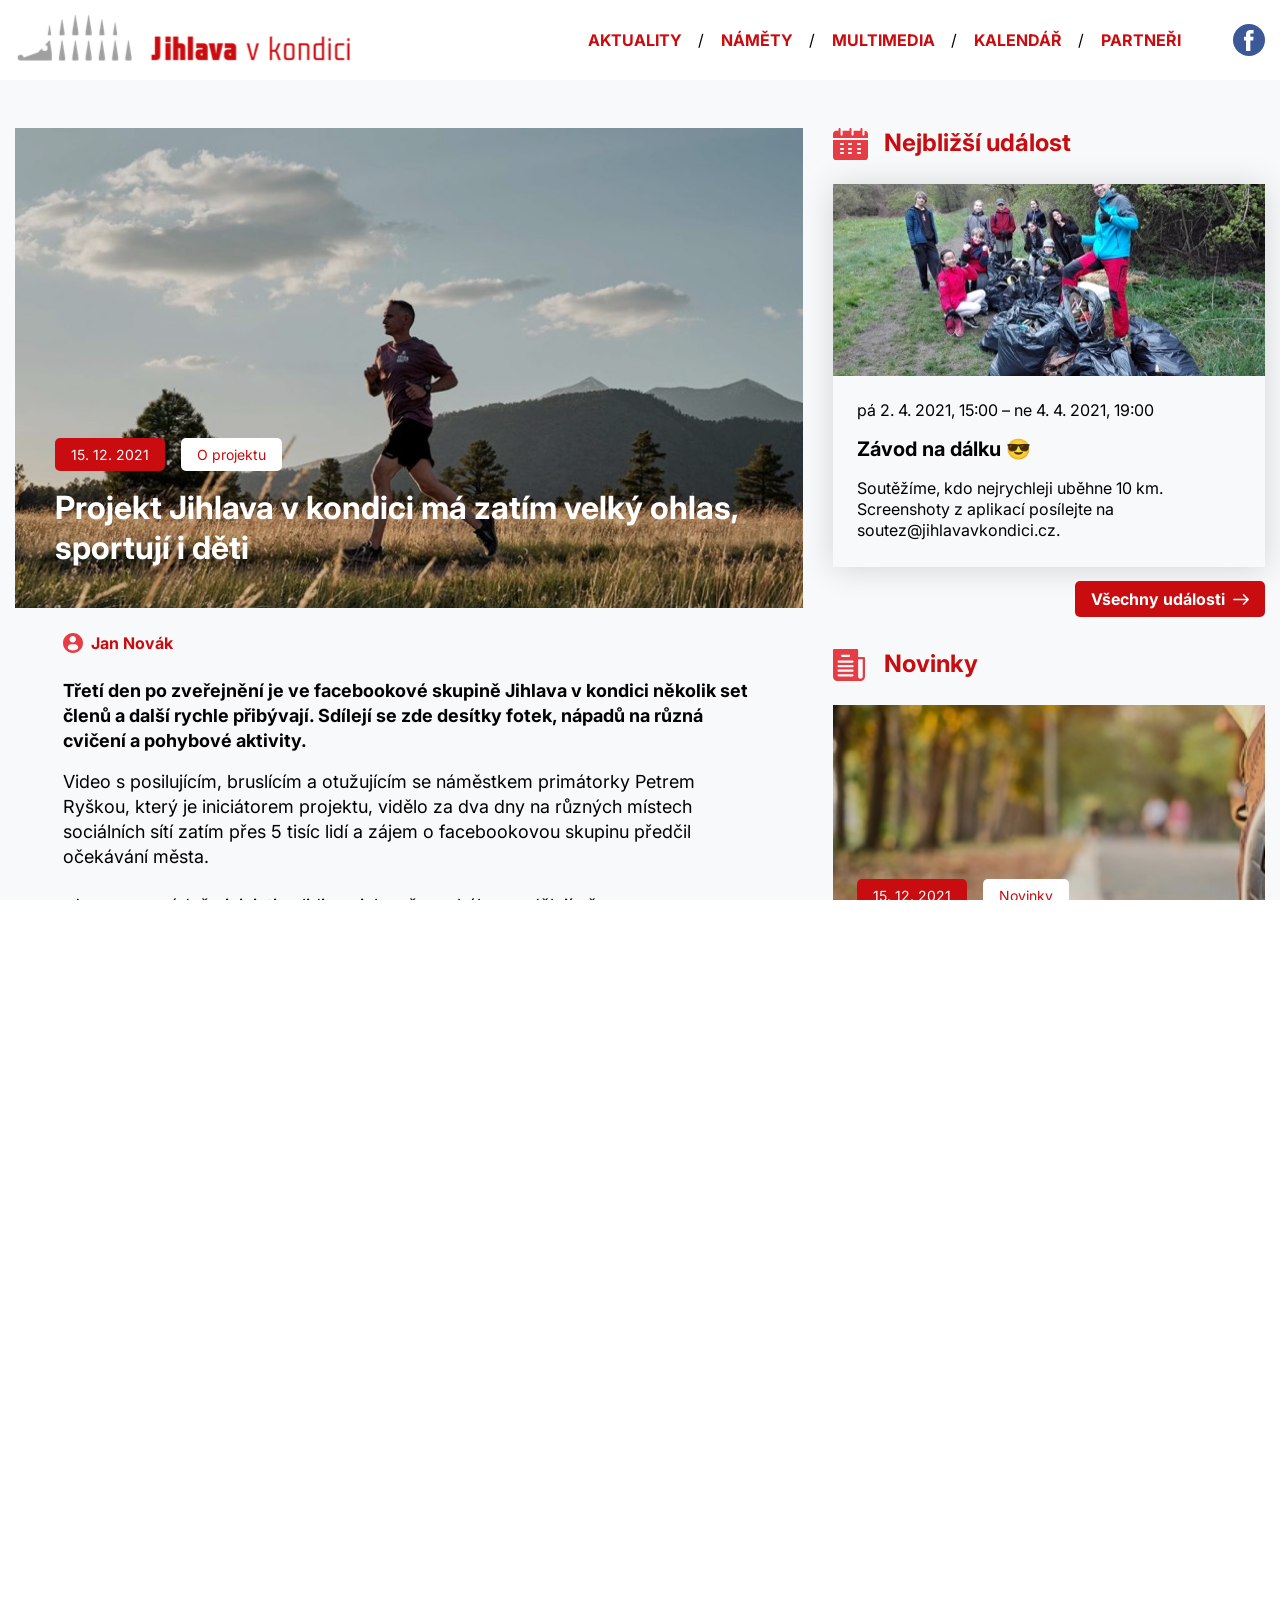
==== app/article.html @ b178761f "add first commit" ====
<!DOCTYPE html>
<html lang="en">
  <head>
    <meta charset="UTF-8" />
    <meta name="viewport" content="width=device-width, initial-scale=1.0" />
    <meta http-equiv="X-UA-Compatible" content="ie=edge" />
    <title>Jihlava v kondici</title>
    <link rel="preconnect" href="https://fonts.gstatic.com" />
    <link
      href="https://fonts.googleapis.com/css2?family=Inter:wght@400;700&display=swap"
      rel="stylesheet"
    />
    <link rel="stylesheet" href="css/libs.min.css" />
    <link rel="stylesheet" href="css/style.min.css" />
  </head>

  <body>
    <header class="header">
      <div class="container">
        <div class="header__inner">
          <div class="header__logo">
            <a href="index.html">
              <img src="images/logo.png" alt="" />
            </a>
          </div>
          <div class="header__menu">
            <nav class="navbar">
              <ul class="navbar__menu">
                <li class="navbar__list">
                  <a class="navbar__link" href="#">Aktuality</a>
                </li>
                <li class="navbar__list">
                  <a class="navbar__link" href="#">Náměty</a>
                </li>
                <li class="navbar__list">
                  <a class="navbar__link" href="#">Multimedia</a>
                </li>
                <li class="navbar__list">
                  <a class="navbar__link" href="#">Kalendář</a>
                </li>
                <li class="navbar__list">
                  <a class="navbar__link" href="#">Partneři</a>
                </li>
              </ul>
            </nav>
            <a class="social__link" href="#">
              <img src="images/svg/facebook.svg" alt="" />
            </a>
          </div>
        </div>
      </div>
    </header>

    <main class="main">
      <div class="container">
        <div class="main__inner">
          <div class="main__content">
            <div class="article">
              <a class="top__item" href="#">
                <div class="top__wrapper" style="background-image: url('images/content/1.jpg')">
                  <div class="top__content">
                    <div class="tags">
                      <span class="date">15. 12. 2021</span>
                      <span class="tag">O projektu</span>
                    </div>
                    <h1>Projekt Jihlava v kondici má zatím velký ohlas, sportují i děti</h1>
                  </div>
                </div>
              </a>
              <div class="article__content">
                <h6>Jan Novák</h6>
                <h5>
                  Třetí den po zveřejnění je ve facebookové skupině Jihlava v kondici několik set
                  členů a další rychle přibývají. Sdílejí se zde desítky fotek, nápadů na různá
                  cvičení a pohybové aktivity.
                </h5>
                <p>
                  Video s posilujícím, bruslícím a otužujícím se náměstkem primátorky Petrem Ryškou,
                  který je iniciátorem projektu, vidělo za dva dny na různých místech sociálních
                  sítí zatím přes 5 tisíc lidí a zájem o facebookovou skupinu předčil očekávání
                  města.
                </p>
                <p>
                  „Jsem moc rád, že iniciativa lidi zaujala a že se hýbou a dělají něco pro svou
                  kondici. Zatím hlavně běhají na lyžích, bruslí, otužují se, ale přibývají i další
                  nápady. Mám také radost z toho, že už se o naší iniciativě ví i za hranicemi
                  Jihlavy. Kontaktoval mne např. MUDr. Větvička, lékař Českého olympijského výboru s
                  tím, že se mu projekt velmi líbí a že ho podporuje,“ má radost iniciátor projektu
                  Petr Ryška a slibuje, že každý týden osobně vylosuje z aktivních sportovců ve
                  facebookové skupině „Jihlava v kondici“ deset vítězů různých odměn. V prvním týdnu
                  jsou ve hře osušky, které věnoval jihlavský plavecký klub Axis.
                </p>
                <p>
                  Projekt podle Ryšky podporují také olympijští vítězové David Svoboda nebo Martin
                  Doktor, jejich videa se v nejbližších dnech také objeví na sociálních sítích a
                  webu města Jihlavy.
                </p>
                <p>
                  „Jsem moc rád, že iniciativa lidi zaujala a že se hýbou a dělají něco pro svou
                  kondici. Zatím hlavně běhají na lyžích, bruslí, otužují se, ale přibývají i další
                  nápady. Mám také radost z toho, že už se o naší iniciativě ví i za hranicemi
                  Jihlavy. Kontaktoval mne např. MUDr. Větvička, lékař Českého olympijského výboru s
                  tím, že se mu projekt velmi líbí a že ho podporuje,“ má radost iniciátor projektu
                  Petr Ryška a slibuje, že každý týden osobně vylosuje z aktivních sportovců ve
                  facebookové skupině „Jihlava v kondici“ deset vítězů různých odměn. V prvním týdnu
                  jsou ve hře osušky, které věnoval jihlavský plavecký klub Axis.
                </p>
                <p>
                  Projekt podle Ryšky podporují také olympijští vítězové David Svoboda nebo Martin
                  Doktor, jejich videa se v nejbližších dnech také objeví na sociálních sítích a
                  webu města Jihlavy.
                </p>
              </div>
            </div>
          </div>
          <aside class="aside">
            <div class="news">
              <div class="news__top">
                <h2>Nejbližší událost</h2>
              </div>

              <div class="news__item">
                <a class="news__img" href="#">
                  <img src="images/content/4.jpg" alt="" />
                </a>
                <div class="news__content">
                  <p>pá 2. 4. 2021, 15:00 – ne 4. 4. 2021, 19:00</p>
                  <h3>Závod na dálku 😎</h3>
                  <p>
                    Soutěžíme, kdo nejrychleji uběhne 10 km. Screenshoty z aplikací posílejte na
                    soutez@jihlavavkondici.cz.
                  </p>
                </div>
              </div>
              <a class="link" href="#">Všechny události</a>
            </div>
            <div class="clanky">
              <h2>Novinky</h2>
              <a class="top__item" href="#">
                <div class="top__wrapper" style="background-image: url('images/content/2.jpg')">
                  <div class="top__content">
                    <div class="tags">
                      <span class="date">15. 12. 2021</span>
                      <span class="tag">Novinky</span>
                    </div>
                    <h3>Projekt Jihlava v kondici má zatím velký ohlas, sportují i děti</h3>
                  </div>
                </div>
              </a>

              <a class="top__item" href="#">
                <div class="top__wrapper" style="background-image: url('images/content/3.jpg')">
                  <div class="top__content">
                    <div class="tags">
                      <span class="date">15. 12. 2021</span>
                      <span class="tag">Novinky</span>
                    </div>
                    <h3>Projekt Jihlava v kondici má zatím velký ohlas, sportují i děti</h3>
                  </div>
                </div>
              </a>
            </div>
          </aside>
        </div>
      </div>
      <section class="sport-links">
        <div class="container">
          <div class="sport-links__inner">
            <a class="sport-links__item" href="#">
              <div class="sport-links__content">
                <svg xmlns="http://www.w3.org/2000/svg" width="56" height="64" viewBox="0 0 56 64">
                  <defs>
                    <filter id="oj4ojdsvva">
                      <feColorMatrix
                        in="SourceGraphic"
                        values="0 0 0 0 0.788235 0 0 0 0 0.047059 0 0 0 0 0.058824 0 0 0 1.000000 0"
                      />
                    </filter>
                  </defs>
                  <g fill="none" fill-rule="evenodd">
                    <g>
                      <g>
                        <g
                          fill="#000"
                          fill-rule="nonzero"
                          filter="url(#oj4ojdsvva)"
                          transform="translate(-345 -1363) translate(280 1329) translate(65 34)"
                        >
                          <path
                            d="M27.5 0C16.323 0 7 9.03 7 20.558c0 4.386 1.314 8.297 3.836 11.961l15.095 23.62c.732 1.149 2.407 1.147 3.138 0l15.16-23.7C46.697 28.94 48 24.832 48 20.558 48 9.222 38.804 0 27.5 0zm0 30c-5.238 0-9.5-4.262-9.5-9.5s4.262-9.5 9.5-9.5 9.5 4.262 9.5 9.5-4.262 9.5-9.5 9.5z"
                          />
                          <path
                            d="M42.593 43l-9.4 14.822c-2.433 3.826-7.967 3.814-10.388.004L13.39 43.004C5.106 44.936 0 48.474 0 52.704 0 60.04 14.427 64 28 64s28-3.959 28-11.297c0-4.232-5.114-7.772-13.407-9.703z"
                          />
                        </g>
                      </g>
                    </g>
                  </g>
                </svg>
                <h2>Sportovní zařízení v Jihlavě</h2>
              </div>
            </a>
            <a class="sport-links__item" href="#">
              <div class="sport-links__content">
                <svg xmlns="http://www.w3.org/2000/svg" width="71" height="64" viewBox="0 0 71 64">
                  <defs>
                    <filter id="1g99dlsaja">
                      <feColorMatrix
                        in="SourceGraphic"
                        values="0 0 0 0 0.788235 0 0 0 0 0.047059 0 0 0 0 0.058824 0 0 0 1.000000 0"
                      />
                    </filter>
                  </defs>
                  <g fill="none" fill-rule="evenodd">
                    <g>
                      <g>
                        <g>
                          <g
                            filter="url(#1g99dlsaja)"
                            transform="translate(-817 -1363) translate(280 1329) translate(464) translate(73 34)"
                          >
                            <g fill="#000" fill-rule="nonzero">
                              <path
                                d="M16.654 6.194H6.194c-1.142 0-2.065.923-2.065 2.064s.923 2.065 2.065 2.065h10.46c1.14 0 2.064-.924 2.064-2.065s-.923-2.064-2.064-2.064zM16.654 22.71H6.194c-1.142 0-2.065.923-2.065 2.064s.923 2.065 2.065 2.065h10.46c1.14 0 2.064-.924 2.064-2.065 0-1.14-.923-2.064-2.064-2.064zM12.525 14.452H2.065C.923 14.452 0 15.375 0 16.516s.923 2.065 2.065 2.065h10.46c1.14 0 2.064-.924 2.064-2.065s-.923-2.064-2.064-2.064zM66.34 24.774H53.815v-8.258c0-3.626-4.436-5.535-7.05-2.918L30.251 30.113c-1.613 1.613-1.613 4.226 0 5.839l9.467 9.467-11.532 11.533c-1.613 1.613-1.613 4.225 0 5.838 1.613 1.613 4.226 1.613 5.839 0L48.476 48.34c1.613-1.613 1.613-4.226 0-5.839l-9.467-9.468 6.548-6.548v2.42c0 2.28 1.849 4.128 4.129 4.128H66.34c2.28 0 4.129-1.849 4.129-4.129 0-2.28-1.849-4.129-4.13-4.129zM38.557 3.79c-1.641-1.09-3.819-.874-5.21.517L21.992 15.66c-1.613 1.613-1.613 4.226 0 5.84 1.613 1.612 4.226 1.612 5.84-.001l8.96-8.962 3.02 2.175 4.033-4.034c.675-.674 1.47-1.198 2.341-1.607l-7.63-5.282z"
                              />
                              <path
                                d="M27.331 38.871c-1.046-1.046-1.744-2.334-2.113-3.726L3.412 56.952c-1.613 1.613-1.613 4.225 0 5.838 1.613 1.613 4.226 1.613 5.839 0l21-21-2.92-2.919z"
                              />
                              <circle cx="55.88" cy="6.194" r="6.194" />
                            </g>
                          </g>
                        </g>
                      </g>
                    </g>
                  </g>
                </svg>
                <h2>Sportovní vyžití pro veřejnost</h2>
              </div>
            </a>
            <a class="sport-links__item" href="#">
              <div class="sport-links__content">
                <svg xmlns="http://www.w3.org/2000/svg" width="53" height="64" viewBox="0 0 53 64">
                  <defs>
                    <filter id="gfwhjjwvga">
                      <feColorMatrix
                        in="SourceGraphic"
                        values="0 0 0 0 0.788235 0 0 0 0 0.047059 0 0 0 0 0.058824 0 0 0 1.000000 0"
                      />
                    </filter>
                  </defs>
                  <g fill="none" fill-rule="evenodd">
                    <g>
                      <g>
                        <g>
                          <g
                            filter="url(#gfwhjjwvga)"
                            transform="translate(-1270 -1363) translate(280 1329) translate(928) translate(62 34)"
                          >
                            <path
                              fill="#000"
                              fill-rule="nonzero"
                              d="M52.855 10C41.937 10 33.572 6.88 26.499 0 19.426 6.88 11.062 10 .145 10c0 17.914-3.706 43.579 26.354 54C56.56 53.578 52.855 27.914 52.855 10z"
                            />
                          </g>
                        </g>
                      </g>
                    </g>
                  </g>
                </svg>
                <h2>Sportovní subjekty v Jihlavě</h2>
              </div>
            </a>
          </div>
        </div>
      </section>
    </main>

    <div class="partners">
      <div class="container">
        <div class="partners__inner">
          <a class="partners__item" href="#">
            <img src="https://via.placeholder.com/316x137" alt="" />
          </a>
          <a class="partners__item" href="#">
            <img src="https://via.placeholder.com/316x137" alt="" />
          </a>
          <a class="partners__item" href="#">
            <img src="https://via.placeholder.com/316x137" alt="" />
          </a>
          <a class="partners__item" href="#">
            <img src="https://via.placeholder.com/316x137" alt="" />
          </a>
        </div>
      </div>
    </div>
    <footer class="footer">
      <div class="container">
        <p class="footer__copy">Copyright 2021 Jihlava v kondici & eSports.cz, s.r.o.</p>
      </div>
    </footer>
    <script src="https://ajax.googleapis.com/ajax/libs/jquery/3.4.1/jquery.min.js"></script>
    <script src="js/libs.min.js"></script>
    <script src="js/main.js"></script>
  </body>
</html>
---- app/css/libs.min.css ----
/*! normalize.css v8.0.1 | MIT License | github.com/necolas/normalize.css */.mfp-image-holder .mfp-content,img.mfp-img,legend{max-width:100%}progress,sub,sup{vertical-align:baseline}.mfp-arrow:after,.mfp-arrow:before,.mfp-container:before,.mfp-figure:after,.slick-track:after,.slick-track:before{content:''}.slick-loading .slick-slide,.slick-loading .slick-track{visibility:hidden}.mfp-arrow,.slick-slider{-webkit-tap-highlight-color:transparent}html{line-height:1.15;-webkit-text-size-adjust:100%}body{margin:0}details,main{display:block}h1{font-size:2em;margin:.67em 0}hr{box-sizing:content-box;height:0;overflow:visible}code,kbd,pre,samp{font-family:monospace,monospace;font-size:1em}a{background-color:transparent}abbr[title]{border-bottom:none;text-decoration:underline;text-decoration:underline dotted}b,strong{font-weight:bolder}small{font-size:80%}sub,sup{font-size:75%;line-height:0;position:relative}sub{bottom:-.25em}sup{top:-.5em}img{border-style:none}button,input,optgroup,select,textarea{font-family:inherit;font-size:100%;line-height:1.15;margin:0}button,input{overflow:visible}button,select{text-transform:none}[type=button],[type=reset],[type=submit],button{-webkit-appearance:button}[type=button]::-moz-focus-inner,[type=reset]::-moz-focus-inner,[type=submit]::-moz-focus-inner,button::-moz-focus-inner{border-style:none;padding:0}[type=button]:-moz-focusring,[type=reset]:-moz-focusring,[type=submit]:-moz-focusring,button:-moz-focusring{outline:ButtonText dotted 1px}fieldset{padding:.35em .75em .625em}legend{box-sizing:border-box;color:inherit;display:table;padding:0;white-space:normal}textarea{overflow:auto}[type=checkbox],[type=radio]{box-sizing:border-box;padding:0}[type=number]::-webkit-inner-spin-button,[type=number]::-webkit-outer-spin-button{height:auto}[type=search]{-webkit-appearance:textfield;outline-offset:-2px}[type=search]::-webkit-search-decoration{-webkit-appearance:none}::-webkit-file-upload-button{-webkit-appearance:button;font:inherit}summary{display:list-item}[hidden],template{display:none}.slick-list,.slick-slider,.slick-track{display:block;position:relative}.slick-slider{box-sizing:border-box;-webkit-user-select:none;-moz-user-select:none;-ms-user-select:none;user-select:none;-webkit-touch-callout:none;-khtml-user-select:none;-ms-touch-action:pan-y;touch-action:pan-y}.slick-list{overflow:hidden;margin:0;padding:0}.slick-list:focus{outline:0}.slick-list.dragging{cursor:pointer;cursor:hand}.slick-slider .slick-list,.slick-slider .slick-track{-webkit-transform:translate3d(0,0,0);-moz-transform:translate3d(0,0,0);-ms-transform:translate3d(0,0,0);-o-transform:translate3d(0,0,0);transform:translate3d(0,0,0)}.slick-track{top:0;left:0;margin-left:auto;margin-right:auto}.slick-track:after,.slick-track:before{display:table}.slick-track:after{clear:both}.slick-slide{display:none;float:left;height:100%;min-height:1px}[dir=rtl] .slick-slide{float:right}.slick-slide img{display:block}.slick-slide.slick-loading img{display:none}.slick-slide.dragging img{pointer-events:none}.slick-initialized .slick-slide{display:block}.slick-vertical .slick-slide{display:block;height:auto;border:1px solid transparent}.slick-arrow.slick-hidden{display:none}.jq-checkbox,.jq-radio{position:relative;display:inline-block;overflow:hidden;-webkit-user-select:none;-moz-user-select:none;-ms-user-select:none;user-select:none}.jq-checkbox input,.jq-radio input{position:absolute;z-index:-1;margin:0;padding:0;opacity:0}.jq-file{position:relative;display:inline-block;overflow:hidden}.jq-file input{position:absolute;top:0;right:0;height:auto;margin:0;padding:0;opacity:0;font-size:100px;line-height:1em}.jq-file__name{overflow:hidden;white-space:nowrap;text-overflow:ellipsis}.jq-select-multiple,.jq-selectbox{position:relative;display:inline-block}.jq-select-multiple select,.jq-selectbox select{position:absolute;top:0;left:0;width:100%;height:100%;margin:0;padding:0;opacity:0}.jq-select-multiple li,.jq-selectbox li{-webkit-user-select:none;-moz-user-select:none;-ms-user-select:none;user-select:none;white-space:nowrap}.jq-selectbox{z-index:10}.jq-selectbox__select{position:relative}.jq-selectbox__select-text{overflow:hidden;-webkit-user-select:none;-moz-user-select:none;-ms-user-select:none;user-select:none;white-space:nowrap;text-overflow:ellipsis}.jq-selectbox__dropdown{position:absolute}.jq-selectbox__search input{-webkit-appearance:textfield}.jq-selectbox__search input::-webkit-search-cancel-button,.jq-selectbox__search input::-webkit-search-decoration{-webkit-appearance:none}.jq-selectbox__dropdown ul{position:relative;overflow:auto;overflow-x:hidden;list-style:none;-webkit-overflow-scrolling:touch}.jq-select-multiple ul{position:relative;overflow-x:hidden;-webkit-overflow-scrolling:touch}.mfp-bg,.mfp-wrap{position:fixed;height:100%;top:0;width:100%;left:0}.jq-number{display:inline-block}.jq-number__field input{-moz-appearance:textfield;text-align:left}.jq-number__field input::-webkit-inner-spin-button,.jq-number__field input::-webkit-outer-spin-button{margin:0;-webkit-appearance:none}.mfp-bg{z-index:1042;overflow:hidden;background:#0b0b0b;opacity:.8}.mfp-wrap{z-index:1043;outline:0!important;-webkit-backface-visibility:hidden}.mfp-container{text-align:center;position:absolute;width:100%;height:100%;left:0;top:0;padding:0 8px;box-sizing:border-box}.mfp-container:before{display:inline-block;height:100%;vertical-align:middle}.mfp-align-top .mfp-container:before{display:none}.mfp-content{position:relative;display:inline-block;vertical-align:middle;margin:0 auto;text-align:left;z-index:1045}.mfp-ajax-holder .mfp-content,.mfp-inline-holder .mfp-content{width:100%;cursor:auto}.mfp-ajax-cur{cursor:progress}.mfp-zoom-out-cur,.mfp-zoom-out-cur .mfp-image-holder .mfp-close{cursor:-moz-zoom-out;cursor:-webkit-zoom-out;cursor:zoom-out}.mfp-zoom{cursor:pointer;cursor:-webkit-zoom-in;cursor:-moz-zoom-in;cursor:zoom-in}.mfp-auto-cursor .mfp-content{cursor:auto}.mfp-arrow,.mfp-close,.mfp-counter,.mfp-preloader{-webkit-user-select:none;-moz-user-select:none;user-select:none}.mfp-loading.mfp-figure{display:none}.mfp-hide{display:none!important}.mfp-preloader{color:#CCC;position:absolute;top:50%;width:auto;text-align:center;margin-top:-.8em;left:8px;right:8px;z-index:1044}.mfp-preloader a{color:#CCC}.mfp-preloader a:hover{color:#FFF}.mfp-s-error .mfp-content,.mfp-s-ready .mfp-preloader{display:none}button.mfp-arrow,button.mfp-close{overflow:visible;cursor:pointer;background:0 0;border:0;-webkit-appearance:none;display:block;outline:0;padding:0;z-index:1046;box-shadow:none;touch-action:manipulation}.mfp-figure:after,.mfp-iframe-scaler iframe{box-shadow:0 0 8px rgba(0,0,0,.6);position:absolute}button::-moz-focus-inner{padding:0;border:0}.mfp-close{width:44px;height:44px;line-height:44px;position:absolute;right:0;top:0;text-decoration:none;text-align:center;opacity:.65;padding:0 0 18px 10px;color:#FFF;font-style:normal;font-size:28px;font-family:Arial,Baskerville,monospace}.mfp-close:focus,.mfp-close:hover{opacity:1}.mfp-close:active{top:1px}.mfp-close-btn-in .mfp-close{color:#333}.mfp-iframe-holder .mfp-close,.mfp-image-holder .mfp-close{color:#FFF;right:-6px;text-align:right;padding-right:6px;width:100%}.mfp-counter{position:absolute;top:0;right:0;color:#CCC;font-size:12px;line-height:18px;white-space:nowrap}.mfp-arrow{position:absolute;opacity:.65;margin:-55px 0 0;top:50%;padding:0;width:90px;height:110px}.mfp-arrow:active{margin-top:-54px}.mfp-arrow:focus,.mfp-arrow:hover{opacity:1}.mfp-arrow:after,.mfp-arrow:before{display:block;width:0;height:0;position:absolute;left:0;top:0;margin-top:35px;margin-left:35px;border:inset transparent}.mfp-arrow:after{border-top-width:13px;border-bottom-width:13px;top:8px}.mfp-arrow:before{border-top-width:21px;border-bottom-width:21px;opacity:.7}.mfp-arrow-left{left:0}.mfp-arrow-left:after{border-right:17px solid #FFF;margin-left:31px}.mfp-arrow-left:before{margin-left:25px;border-right:27px solid #3F3F3F}.mfp-arrow-right{right:0}.mfp-arrow-right:after{border-left:17px solid #FFF;margin-left:39px}.mfp-arrow-right:before{border-left:27px solid #3F3F3F}.mfp-iframe-holder{padding-top:40px;padding-bottom:40px}.mfp-iframe-holder .mfp-content{line-height:0;width:100%;max-width:900px}.mfp-iframe-holder .mfp-close{top:-40px}.mfp-iframe-scaler{width:100%;height:0;overflow:hidden;padding-top:56.25%}.mfp-iframe-scaler iframe{display:block;top:0;left:0;width:100%;height:100%;background:#000}.mfp-figure:after,img.mfp-img{width:auto;height:auto;display:block}img.mfp-img{line-height:0;box-sizing:border-box;padding:40px 0;margin:0 auto}.mfp-figure{line-height:0}.mfp-figure:after{left:0;top:40px;bottom:40px;right:0;z-index:-1;background:#444}.mfp-figure small{color:#BDBDBD;display:block;font-size:12px;line-height:14px}.mfp-figure figure{margin:0}.mfp-bottom-bar{margin-top:-36px;position:absolute;top:100%;left:0;width:100%;cursor:auto}.mfp-title{text-align:left;line-height:18px;color:#F3F3F3;word-wrap:break-word;padding-right:36px}.mfp-gallery .mfp-image-holder .mfp-figure{cursor:pointer}@media screen and (max-width:800px) and (orientation:landscape),screen and (max-height:300px){.mfp-img-mobile .mfp-image-holder{padding-left:0;padding-right:0}.mfp-img-mobile img.mfp-img{padding:0}.mfp-img-mobile .mfp-figure:after{top:0;bottom:0}.mfp-img-mobile .mfp-figure small{display:inline;margin-left:5px}.mfp-img-mobile .mfp-bottom-bar{background:rgba(0,0,0,.6);bottom:0;margin:0;top:auto;padding:3px 5px;position:fixed;box-sizing:border-box}.mfp-img-mobile .mfp-bottom-bar:empty{padding:0}.mfp-img-mobile .mfp-counter{right:5px;top:3px}.mfp-img-mobile .mfp-close{top:0;right:0;width:35px;height:35px;line-height:35px;background:rgba(0,0,0,.6);position:fixed;text-align:center;padding:0}}@media all and (max-width:900px){.mfp-arrow{-webkit-transform:scale(.75);transform:scale(.75)}.mfp-arrow-left{-webkit-transform-origin:0;transform-origin:0}.mfp-arrow-right{-webkit-transform-origin:100%;transform-origin:100%}.mfp-container{padding-left:6px;padding-right:6px}}
---- app/css/style.min.css ----
html{-webkit-box-sizing:border-box;box-sizing:border-box}*,*::after,*::before{-webkit-box-sizing:inherit;box-sizing:inherit}html,body{height:100%;position:relative;overflow-x:hidden}a{display:inline-block;text-decoration:none}img{width:100%;height:100%;display:block}ul,li{margin:0;padding:0;list-style:none}h1,h2,h3,h4,h5,h6,p{padding:0;margin:0}h1,h2,h3,h4,h5,h6{font-weight:700}h1{color:#c90c0f;font-size:2rem;line-height:1.25}h2{color:#c90c0f;line-height:1.25;font-size:1.5rem}h3{font-size:1.25em;line-height:1.25}h5{font-size:1.125rem;line-height:1.39;margin-bottom:16px}h6{font-size:1rem;color:#c90c0f}p{line-height:1.3125;font-size:1rem;margin-bottom:16px}button{outline:none;border:none;cursor:pointer}body{font-family:'Inter', sans-serif;font-weight:400;color:#000;font-size:1rem;line-height:1.3}.container{padding:0 15px;margin:0 auto;max-width:1390px;width:100%}.tags{margin-bottom:23px}.tags span+span{margin-left:12px}.tags span{font-size:0.875rem;padding:8px 16px;border-radius:5px}.date{color:#fff;background-color:#c90c0f}.tag{color:#c90c0f;background-color:#fff}.link{color:#fff;background-color:#c90c0f;font-size:1rem;line-height:1.25;padding:8px 40px 8px 16px;border-radius:5px;position:relative;font-weight:700;width:-webkit-fit-content;width:-moz-fit-content;width:fit-content;display:-webkit-box;display:-ms-flexbox;display:flex;margin:0 auto}.link::before{content:'';position:absolute;background-image:url("../images/svg/arrow-right.svg");right:16px;top:13px;width:16px;height:11px}main{background-color:#f8f9fa;padding:48px 0}.main .sport-links{margin-bottom:0}.main__inner{display:-webkit-box;display:-ms-flexbox;display:flex;margin-bottom:30px}.main__content{margin-right:30px;width:100%}.aside{max-width:432px;width:100%}.aside .clanky .top__item{height:288px;margin-bottom:13px}.aside .clanky .top__item h3{color:#fff}.aside .clanky .top__content{left:24px;bottom:24px}.aside .clanky .top__content .tags{margin-bottom:13px}.aside .clanky h2{position:relative;padding-left:51px;margin-bottom:26px}.aside .clanky h2::before{content:'';position:absolute;background-image:url("../images/svg/clanek.svg");left:0;width:32px;height:32px}.aside .news{margin-bottom:32px}.aside .news .news__top{margin-bottom:26px}.aside .news .news__content{padding:24px 24px 10px 24px}.aside .news .news__item{margin-left:0;margin-bottom:14px}.aside .news .link{margin:0 0 0 auto}.header{background:rgba(255,255,255,0.15)}.header__inner{display:-webkit-box;display:-ms-flexbox;display:flex;-webkit-box-pack:justify;-ms-flex-pack:justify;justify-content:space-between;height:80px;-webkit-box-align:center;-ms-flex-align:center;align-items:center}.header__logo a{width:338px;height:50px}.header__menu{display:-webkit-box;display:-ms-flexbox;display:flex;-webkit-box-align:center;-ms-flex-align:center;align-items:center}.social__link{margin-left:52px;width:32px;height:32px}.navbar__link{font-size:1rem;text-transform:uppercase;color:#c90c0f;font-weight:700}.navbar__link:hover{text-decoration:underline}.navbar__list{display:inline-block}.navbar__list+.navbar__list{position:relative;margin-left:12px;padding-left:23px}.navbar__list+.navbar__list::before{content:'/';position:absolute;left:0;color:#000}.top{background:rgba(214,64,69,0.9);padding:48px 0}.top__inner{display:grid;grid-template-columns:1fr 1fr;grid-template-rows:auto;grid-gap:32px;margin-left:0;grid-template-areas:'top__item--1 top__item--2' 'top__item--1 top__item--3'}.top__item{height:244px;width:100%}.top__item:hover .top__content h1,.top__item:hover .top__content h2,.top__item:hover .top__content h3{text-decoration:underline}.top__wrapper{height:100%;width:100%;background-size:cover;background-repeat:no-repeat;position:relative}.top__wrapper::before{content:'';position:absolute;left:0;top:0;width:100%;height:100%;background:rgba(0,0,0,0.15)}.top__content{position:absolute;left:40px;bottom:40px}.top__content h1,.top__content h2{color:#fff;padding-right:40px}.top__item--1{grid-area:top__item--1;height:520px;width:780px}.top__item--2{grid-area:top__item--2}.top__item--3{grid-area:top__item--3}.news{margin-bottom:16px}.news h2{padding-left:51px;position:relative}.news h2::before{content:'';position:absolute;left:0;width:35px;height:32px;background-image:url("../images/svg/kalend.svg");background-size:cover;background-repeat:no-repeat}.news__top{display:-webkit-box;display:-ms-flexbox;display:flex;-webkit-box-pack:justify;-ms-flex-pack:justify;justify-content:space-between;margin-bottom:22px;-webkit-box-align:center;-ms-flex-align:center;align-items:center}.news__top .link{margin:0}.news__inner{display:-webkit-box;display:-ms-flexbox;display:flex;-ms-flex-wrap:wrap;flex-wrap:wrap;margin-left:-32px}.news__item{max-width:432px;margin-left:32px;-webkit-box-shadow:0 2px 30px 0 rgba(0,0,0,0.15);box-shadow:0 2px 30px 0 rgba(0,0,0,0.15);height:-webkit-fit-content;height:-moz-fit-content;height:fit-content;margin-bottom:32px}.news__content{padding:24px}.news__content h3{margin-bottom:16px}.news__img{display:block}.sport-links{margin-bottom:50px}.sport-links__inner{display:-webkit-box;display:-ms-flexbox;display:flex;-webkit-box-pack:justify;-ms-flex-pack:justify;justify-content:space-between}.sport-links__item{-webkit-box-flex:0;-ms-flex:0 0 31.7%;flex:0 0 31.7%;border:3px dashed #c90c0f;padding:31px 12px 31px 22px}.sport-links__item:nth-child(2) .sport-links__content h2{max-width:211px}.sport-links__content{display:-webkit-box;display:-ms-flexbox;display:flex;-webkit-box-pack:space-evenly;-ms-flex-pack:space-evenly;justify-content:space-evenly;-webkit-box-align:center;-ms-flex-align:center;align-items:center}.sport-links__content h2{max-width:232px}.multimedia__inner{display:-webkit-box;display:-ms-flexbox;display:flex}.multimedia .link{margin:24px 0 0 auto}.multimedia__video,.multimedia__gallery{-webkit-box-flex:0;-ms-flex:0 50%;flex:0 50%}.multimedia__video h2,.multimedia__gallery h2{margin-bottom:24px;position:relative}.multimedia__gallery-box{grid-gap:6px;height:auto;display:grid;grid-template-columns:auto auto auto;grid-auto-flow:dense}.multimedia__gallery-box img{-o-object-fit:cover;object-fit:cover}.multimedia__gallery h2{padding-left:44px}.multimedia__gallery h2::before{content:'';position:absolute;background-image:url("../images/svg/gallery.svg");left:0;width:28px;height:24px}.multimedia__video{margin-right:32px}.multimedia__video .multimedia__video-box iframe{width:100%;height:370px;display:block}.multimedia__video h2{padding-left:51px}.multimedia__video h2::before{content:'';position:absolute;background-image:url("../images/svg/youtube.svg");width:35px;height:24px;left:0}.multimedia__gallery-img{height:182px;display:block;-webkit-transition:all 0.4s;-o-transition:all 0.4s;transition:all 0.4s;position:relative;display:-webkit-box;display:-ms-flexbox;display:flex;-webkit-box-pack:center;-ms-flex-pack:center;justify-content:center;-webkit-box-align:center;-ms-flex-align:center;align-items:center}.multimedia__gallery-img::after{content:'';position:absolute;width:100%;height:100%;background:rgba(201,12,15,0.7);left:0;top:0;opacity:0;-webkit-transition:all 0.4s;-o-transition:all 0.4s;transition:all 0.4s}.multimedia__gallery-img::before{content:'';position:absolute;background-image:url("../images/svg/photo.svg");z-index:1;width:51px;height:40px;opacity:0;-webkit-transition:all 0.4s;-o-transition:all 0.4s;transition:all 0.4s}.multimedia__gallery-img:hover::after{opacity:0.7}.multimedia__gallery-img:hover::before{opacity:1}.partners{background:rgba(255,255,255,0.15);margin:56px 0}.partners__inner{display:-webkit-box;display:-ms-flexbox;display:flex;-webkit-box-pack:justify;-ms-flex-pack:justify;justify-content:space-between;-webkit-box-align:center;-ms-flex-align:center;align-items:center}.partners__item{max-width:316px;width:100%;height:137px;display:block}.partners__item img{-o-object-fit:cover;object-fit:cover}.footer{background-color:#c90c0f;padding:26px 0 27px}.footer__copy{font-size:0.875rem;color:#fff;text-align:center;margin-bottom:0}.article{margin-bottom:6px}.article .top__item{height:597px}.article__content{padding:20px 48px 20px 48px}.article__content p{font-size:1.125rem;line-height:1.39;margin-bottom:24px}.article__content p:first-child{font-weight:700}.article__content h6{position:relative;padding-left:28px;margin-bottom:24px}.article__content h6::before{content:'';position:absolute;background-image:url("../images/svg/user.svg");width:20px;height:20px;left:0}.static{padding:0 49px}.static h1{margin-bottom:17px}.static p{font-size:1.125rem;line-height:1.39;margin-bottom:24px}.kalendar{-webkit-box-shadow:0 2px 30px 0 rgba(0,0,0,0.15);box-shadow:0 2px 30px 0 rgba(0,0,0,0.15);background-color:#fff;padding:24px 40px;margin-bottom:30px}.kalendar h1{margin-bottom:24px}.kalendar__row{display:-webkit-box;display:-ms-flexbox;display:flex;-webkit-box-pack:justify;-ms-flex-pack:justify;justify-content:space-between;-webkit-box-align:center;-ms-flex-align:center;align-items:center;margin-bottom:16px}.kalendar__row .link{margin:0}.label__select,.label__search{font-size:1rem;font-weight:700}.label__search{max-width:62.5%;width:100%}.label__select{max-width:33.9%;width:100%}.search{padding:0 16px;outline:none}.search::-webkit-input-placeholder{color:#8d99ae}.search::-moz-placeholder{color:#8d99ae}.search:-ms-input-placeholder{color:#8d99ae}.search::-ms-input-placeholder{color:#8d99ae}.search::placeholder{color:#8d99ae}.select{cursor:pointer}.select.opened .jq-selectbox__select-text::before{-webkit-transform:rotate(180deg);-ms-transform:rotate(180deg);transform:rotate(180deg)}.search,.select{display:block;width:100%;height:37px;border:1px solid #8d99ae;margin-top:8px;font-size:1rem}.jq-selectbox__select-text{padding:7px 15px;font-weight:400;position:relative;height:37px}.jq-selectbox__select-text::before{content:'';position:absolute;background-image:url("../images/svg/down-arrow.svg");right:17px;top:14px;width:15px;height:8px}.jq-select-multiple li,.jq-selectbox li{font-weight:400;padding:4px 0 4px 8px}.jq-select-multiple li:hover,.jq-selectbox li:hover{background-color:#c90c0f;color:#fff}.jq-selectbox__dropdown{z-index:3;width:100%;margin:0}.jq-selectbox__dropdown ul{padding:5px 0px 5px 10px;border:1px solid #8d99ae;background:#fff;z-index:3}.label__checkbox{display:-webkit-box;display:-ms-flexbox;display:flex;-webkit-box-align:center;-ms-flex-align:center;align-items:center;cursor:pointer}.checkbox{width:24px;height:24px;border:1px solid #8d99ae;margin-right:16px;display:-webkit-box;display:-ms-flexbox;display:flex;-webkit-box-pack:center;-ms-flex-pack:center;justify-content:center;-webkit-box-align:center;-ms-flex-align:center;align-items:center}.checkbox::before{content:'';position:absolute;width:16px;height:16px;background-color:transparent}.checkbox.checked::before{background-color:#c90c0f}.pagination{width:100%;text-align:right}.pagination__list li+li{margin-left:4px}.pagination__list li{display:inline-block;margin-bottom:8px}.pagination__list a,.pagination__list span{width:36px;height:36px;display:-webkit-box;display:-ms-flexbox;display:flex;border-radius:5px;-webkit-box-pack:center;-ms-flex-pack:center;justify-content:center;-webkit-box-align:center;-ms-flex-align:center;align-items:center;background-color:#8d99ae;color:#fff;-webkit-transition:all 0.6s;-o-transition:all 0.6s;transition:all 0.6s;-webkit-box-shadow:0px 1px 2px 0px rgba(205,214,222,0.75);box-shadow:0px 1px 2px 0px rgba(205,214,222,0.75)}.pagination__list a.active,.pagination__list span.active{background-color:#c90c0f;color:#fff}.pagination__list a.active:hover,.pagination__list span.active:hover{background-color:#c90c0f;color:#fff}.pagination__list a:hover,.pagination__list span:hover{background-color:#c90c0f;color:#fff}@media (max-width: 1410px){.homepage .news__inner{margin-left:0;-ms-flex-wrap:wrap;flex-wrap:wrap;-webkit-box-pack:justify;-ms-flex-pack:justify;justify-content:space-between}.homepage .news__item{max-width:100%;-webkit-box-flex:0;-ms-flex:0 0 32%;flex:0 0 32%;margin-left:0}.top__item--1{width:740px}}@media (max-width: 1400px){.kalendar-page .news__inner{margin-left:0;-webkit-box-pack:justify;-ms-flex-pack:justify;justify-content:space-between}.kalendar-page .news__item{-webkit-box-flex:0;-ms-flex:0 49%;flex:0 49%;margin-left:0;max-width:100%}}@media (max-width: 1340px){.article .top__item{height:520px}}@media (max-width: 1280px){.article .top__item{height:480px}.multimedia__gallery-img{height:330px}.multimedia__video .multimedia__video-box iframe{height:600px}.multimedia__video,.multimedia__gallery{-webkit-box-flex:100%;-ms-flex:100%;flex:100%;margin-right:0}.multimedia__inner{-ms-flex-wrap:wrap;flex-wrap:wrap}.top{padding:20px 0}.top__inner{grid-gap:20px}.top__item--1{width:670px;height:508px}}@media (max-width: 1170px){.main__content{margin-right:0}.article .top__item{height:560px}.aside{display:none}}@media (max-width: 1100px){.sport-links__item{-webkit-box-flex:0;-ms-flex:0 40%;flex:0 40%;margin:20px}.sport-links__inner{-ms-flex-wrap:wrap;flex-wrap:wrap;-webkit-box-pack:center;-ms-flex-pack:center;justify-content:center}.top__item{height:280px}.top__item--1{width:100%;height:508px}.top__inner{grid-template-areas:'top__item--1 top__item--1' 'top__item--2 top__item--3'}}@media (max-width: 1040px){.multimedia__video .multimedia__video-box iframe{height:500px}.multimedia__gallery-img{height:270px}}@media (max-width: 980px){.homepage .news__item{-webkit-box-flex:0;-ms-flex:0 49%;flex:0 49%}.sport-links__item{-webkit-box-flex:0;-ms-flex:0 45%;flex:0 45%}}@media (max-width: 870px){.multimedia__gallery-box{grid-template-columns:auto auto}.article .top__item{height:480px}.sport-links__item{-webkit-box-flex:0;-ms-flex:0 70%;flex:0 70%}.top__inner{grid-template-columns:1fr;grid-template-areas:'top__item--1' 'top__item--2' 'top__item--3'}}@media (max-width: 800px){.multimedia__video .multimedia__video-box iframe{height:420px}}@media (max-width: 740px){.top__item--1{height:280px}.top__content{left:25px;bottom:25px}.top__content h1,.top__content h2{padding-right:25px}.top__content h1{font-size:1.5rem}}@media (max-width: 680px){.static{padding:0 20px}.article__content{padding:20px 10px}.article .top__item{height:380px}}@media (max-width: 660px){.multimedia__video .multimedia__video-box iframe{height:320px}.sport-links__item{-webkit-box-flex:0;-ms-flex:0 90%;flex:0 90%}}@media (max-width: 600px){.kalendar__row{-webkit-box-orient:vertical;-webkit-box-direction:normal;-ms-flex-direction:column;flex-direction:column;-webkit-box-align:start;-ms-flex-align:start;align-items:flex-start}.label__select,.label__search{max-width:100%}.kalendar{padding:20px}.select,.label__checkbox{margin-bottom:25px}.kalendar-page .news__item,.homepage .news__item{-webkit-box-flex:100%;-ms-flex:100%;flex:100%}.kalendar-page .news__top .link,.homepage .news__top .link{display:none}}@media (max-width: 540px){.multimedia__gallery-img,.multimedia__video .multimedia__video-box iframe{height:280px}.multimedia__gallery-box{grid-template-columns:auto}.static{padding:0 5px}.article .top__item{height:320px}.sport-links__item{-webkit-box-flex:100%;-ms-flex:100%;flex:100%;margin:0 0 20px 0}.top__content{left:20px;bottom:20px}.top__content h1,.top__content h2{font-size:1.4rem;line-height:1.2;padding-right:20px}}@media (max-width: 440px){.multimedia__gallery-img,.multimedia__video .multimedia__video-box iframe{height:240px}.sport-links__item{padding:31px 0}}@media (max-width: 400px){.sport-links__content h2{font-size:1.25rem}.sport-links__content svg{width:50px;height:50px;margin:0 20px}}@media (max-width: 380px){.top__content h1,.top__content h2{font-size:1.3rem}}
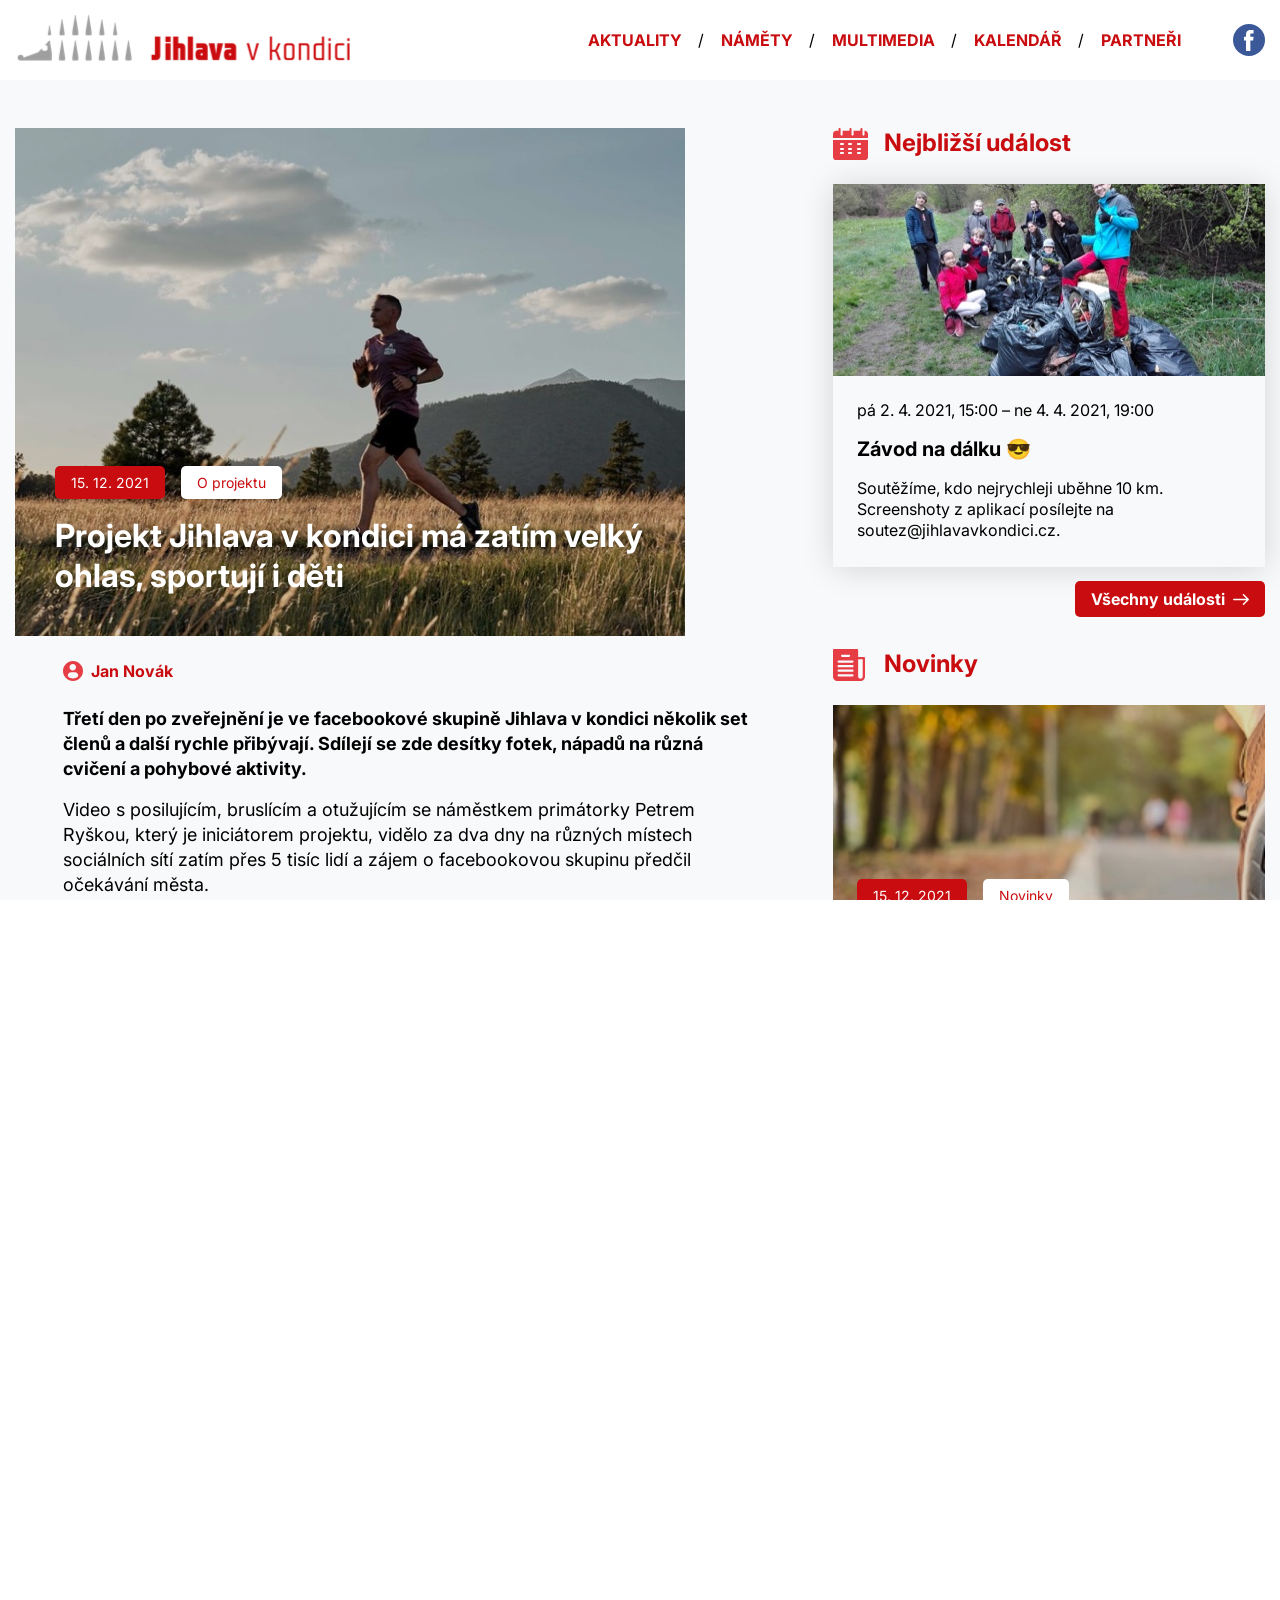
==== commit 9fdf3276: "add fix" ====
--- a/app/article.html
+++ b/app/article.html
@@ -22,6 +22,9 @@
             <a href="index.html">
               <img src="images/logo.png" alt="" />
             </a>
+          </div>
+          <div class="media-menu">
+            <div class="media-menu__btn"></div>
           </div>
           <div class="header__menu">
             <nav class="navbar">
--- a/app/css/style.min.css
+++ b/app/css/style.min.css
@@ -1 +1 @@
-html{-webkit-box-sizing:border-box;box-sizing:border-box}*,*::after,*::before{-webkit-box-sizing:inherit;box-sizing:inherit}html,body{height:100%;position:relative;overflow-x:hidden}a{display:inline-block;text-decoration:none}img{width:100%;height:100%;display:block}ul,li{margin:0;padding:0;list-style:none}h1,h2,h3,h4,h5,h6,p{padding:0;margin:0}h1,h2,h3,h4,h5,h6{font-weight:700}h1{color:#c90c0f;font-size:2rem;line-height:1.25}h2{color:#c90c0f;line-height:1.25;font-size:1.5rem}h3{font-size:1.25em;line-height:1.25}h5{font-size:1.125rem;line-height:1.39;margin-bottom:16px}h6{font-size:1rem;color:#c90c0f}p{line-height:1.3125;font-size:1rem;margin-bottom:16px}button{outline:none;border:none;cursor:pointer}body{font-family:'Inter', sans-serif;font-weight:400;color:#000;font-size:1rem;line-height:1.3}.container{padding:0 15px;margin:0 auto;max-width:1390px;width:100%}.tags{margin-bottom:23px}.tags span+span{margin-left:12px}.tags span{font-size:0.875rem;padding:8px 16px;border-radius:5px}.date{color:#fff;background-color:#c90c0f}.tag{color:#c90c0f;background-color:#fff}.link{color:#fff;background-color:#c90c0f;font-size:1rem;line-height:1.25;padding:8px 40px 8px 16px;border-radius:5px;position:relative;font-weight:700;width:-webkit-fit-content;width:-moz-fit-content;width:fit-content;display:-webkit-box;display:-ms-flexbox;display:flex;margin:0 auto}.link::before{content:'';position:absolute;background-image:url("../images/svg/arrow-right.svg");right:16px;top:13px;width:16px;height:11px}main{background-color:#f8f9fa;padding:48px 0}.main .sport-links{margin-bottom:0}.main__inner{display:-webkit-box;display:-ms-flexbox;display:flex;margin-bottom:30px}.main__content{margin-right:30px;width:100%}.aside{max-width:432px;width:100%}.aside .clanky .top__item{height:288px;margin-bottom:13px}.aside .clanky .top__item h3{color:#fff}.aside .clanky .top__content{left:24px;bottom:24px}.aside .clanky .top__content .tags{margin-bottom:13px}.aside .clanky h2{position:relative;padding-left:51px;margin-bottom:26px}.aside .clanky h2::before{content:'';position:absolute;background-image:url("../images/svg/clanek.svg");left:0;width:32px;height:32px}.aside .news{margin-bottom:32px}.aside .news .news__top{margin-bottom:26px}.aside .news .news__content{padding:24px 24px 10px 24px}.aside .news .news__item{margin-left:0;margin-bottom:14px}.aside .news .link{margin:0 0 0 auto}.header{background:rgba(255,255,255,0.15)}.header__inner{display:-webkit-box;display:-ms-flexbox;display:flex;-webkit-box-pack:justify;-ms-flex-pack:justify;justify-content:space-between;height:80px;-webkit-box-align:center;-ms-flex-align:center;align-items:center}.header__logo a{width:338px;height:50px}.header__menu{display:-webkit-box;display:-ms-flexbox;display:flex;-webkit-box-align:center;-ms-flex-align:center;align-items:center}.social__link{margin-left:52px;width:32px;height:32px}.navbar__link{font-size:1rem;text-transform:uppercase;color:#c90c0f;font-weight:700}.navbar__link:hover{text-decoration:underline}.navbar__list{display:inline-block}.navbar__list+.navbar__list{position:relative;margin-left:12px;padding-left:23px}.navbar__list+.navbar__list::before{content:'/';position:absolute;left:0;color:#000}.top{background:rgba(214,64,69,0.9);padding:48px 0}.top__inner{display:grid;grid-template-columns:1fr 1fr;grid-template-rows:auto;grid-gap:32px;margin-left:0;grid-template-areas:'top__item--1 top__item--2' 'top__item--1 top__item--3'}.top__item{height:244px;width:100%}.top__item:hover .top__content h1,.top__item:hover .top__content h2,.top__item:hover .top__content h3{text-decoration:underline}.top__wrapper{height:100%;width:100%;background-size:cover;background-repeat:no-repeat;position:relative}.top__wrapper::before{content:'';position:absolute;left:0;top:0;width:100%;height:100%;background:rgba(0,0,0,0.15)}.top__content{position:absolute;left:40px;bottom:40px}.top__content h1,.top__content h2{color:#fff;padding-right:40px}.top__item--1{grid-area:top__item--1;height:520px;width:780px}.top__item--2{grid-area:top__item--2}.top__item--3{grid-area:top__item--3}.news{margin-bottom:16px}.news h2{padding-left:51px;position:relative}.news h2::before{content:'';position:absolute;left:0;width:35px;height:32px;background-image:url("../images/svg/kalend.svg");background-size:cover;background-repeat:no-repeat}.news__top{display:-webkit-box;display:-ms-flexbox;display:flex;-webkit-box-pack:justify;-ms-flex-pack:justify;justify-content:space-between;margin-bottom:22px;-webkit-box-align:center;-ms-flex-align:center;align-items:center}.news__top .link{margin:0}.news__inner{display:-webkit-box;display:-ms-flexbox;display:flex;-ms-flex-wrap:wrap;flex-wrap:wrap;margin-left:-32px}.news__item{max-width:432px;margin-left:32px;-webkit-box-shadow:0 2px 30px 0 rgba(0,0,0,0.15);box-shadow:0 2px 30px 0 rgba(0,0,0,0.15);height:-webkit-fit-content;height:-moz-fit-content;height:fit-content;margin-bottom:32px}.news__content{padding:24px}.news__content h3{margin-bottom:16px}.news__img{display:block}.sport-links{margin-bottom:50px}.sport-links__inner{display:-webkit-box;display:-ms-flexbox;display:flex;-webkit-box-pack:justify;-ms-flex-pack:justify;justify-content:space-between}.sport-links__item{-webkit-box-flex:0;-ms-flex:0 0 31.7%;flex:0 0 31.7%;border:3px dashed #c90c0f;padding:31px 12px 31px 22px}.sport-links__item:nth-child(2) .sport-links__content h2{max-width:211px}.sport-links__content{display:-webkit-box;display:-ms-flexbox;display:flex;-webkit-box-pack:space-evenly;-ms-flex-pack:space-evenly;justify-content:space-evenly;-webkit-box-align:center;-ms-flex-align:center;align-items:center}.sport-links__content h2{max-width:232px}.multimedia__inner{display:-webkit-box;display:-ms-flexbox;display:flex}.multimedia .link{margin:24px 0 0 auto}.multimedia__video,.multimedia__gallery{-webkit-box-flex:0;-ms-flex:0 50%;flex:0 50%}.multimedia__video h2,.multimedia__gallery h2{margin-bottom:24px;position:relative}.multimedia__gallery-box{grid-gap:6px;height:auto;display:grid;grid-template-columns:auto auto auto;grid-auto-flow:dense}.multimedia__gallery-box img{-o-object-fit:cover;object-fit:cover}.multimedia__gallery h2{padding-left:44px}.multimedia__gallery h2::before{content:'';position:absolute;background-image:url("../images/svg/gallery.svg");left:0;width:28px;height:24px}.multimedia__video{margin-right:32px}.multimedia__video .multimedia__video-box iframe{width:100%;height:370px;display:block}.multimedia__video h2{padding-left:51px}.multimedia__video h2::before{content:'';position:absolute;background-image:url("../images/svg/youtube.svg");width:35px;height:24px;left:0}.multimedia__gallery-img{height:182px;display:block;-webkit-transition:all 0.4s;-o-transition:all 0.4s;transition:all 0.4s;position:relative;display:-webkit-box;display:-ms-flexbox;display:flex;-webkit-box-pack:center;-ms-flex-pack:center;justify-content:center;-webkit-box-align:center;-ms-flex-align:center;align-items:center}.multimedia__gallery-img::after{content:'';position:absolute;width:100%;height:100%;background:rgba(201,12,15,0.7);left:0;top:0;opacity:0;-webkit-transition:all 0.4s;-o-transition:all 0.4s;transition:all 0.4s}.multimedia__gallery-img::before{content:'';position:absolute;background-image:url("../images/svg/photo.svg");z-index:1;width:51px;height:40px;opacity:0;-webkit-transition:all 0.4s;-o-transition:all 0.4s;transition:all 0.4s}.multimedia__gallery-img:hover::after{opacity:0.7}.multimedia__gallery-img:hover::before{opacity:1}.partners{background:rgba(255,255,255,0.15);margin:56px 0}.partners__inner{display:-webkit-box;display:-ms-flexbox;display:flex;-webkit-box-pack:justify;-ms-flex-pack:justify;justify-content:space-between;-webkit-box-align:center;-ms-flex-align:center;align-items:center}.partners__item{max-width:316px;width:100%;height:137px;display:block}.partners__item img{-o-object-fit:cover;object-fit:cover}.footer{background-color:#c90c0f;padding:26px 0 27px}.footer__copy{font-size:0.875rem;color:#fff;text-align:center;margin-bottom:0}.article{margin-bottom:6px}.article .top__item{height:597px}.article__content{padding:20px 48px 20px 48px}.article__content p{font-size:1.125rem;line-height:1.39;margin-bottom:24px}.article__content p:first-child{font-weight:700}.article__content h6{position:relative;padding-left:28px;margin-bottom:24px}.article__content h6::before{content:'';position:absolute;background-image:url("../images/svg/user.svg");width:20px;height:20px;left:0}.static{padding:0 49px}.static h1{margin-bottom:17px}.static p{font-size:1.125rem;line-height:1.39;margin-bottom:24px}.kalendar{-webkit-box-shadow:0 2px 30px 0 rgba(0,0,0,0.15);box-shadow:0 2px 30px 0 rgba(0,0,0,0.15);background-color:#fff;padding:24px 40px;margin-bottom:30px}.kalendar h1{margin-bottom:24px}.kalendar__row{display:-webkit-box;display:-ms-flexbox;display:flex;-webkit-box-pack:justify;-ms-flex-pack:justify;justify-content:space-between;-webkit-box-align:center;-ms-flex-align:center;align-items:center;margin-bottom:16px}.kalendar__row .link{margin:0}.label__select,.label__search{font-size:1rem;font-weight:700}.label__search{max-width:62.5%;width:100%}.label__select{max-width:33.9%;width:100%}.search{padding:0 16px;outline:none}.search::-webkit-input-placeholder{color:#8d99ae}.search::-moz-placeholder{color:#8d99ae}.search:-ms-input-placeholder{color:#8d99ae}.search::-ms-input-placeholder{color:#8d99ae}.search::placeholder{color:#8d99ae}.select{cursor:pointer}.select.opened .jq-selectbox__select-text::before{-webkit-transform:rotate(180deg);-ms-transform:rotate(180deg);transform:rotate(180deg)}.search,.select{display:block;width:100%;height:37px;border:1px solid #8d99ae;margin-top:8px;font-size:1rem}.jq-selectbox__select-text{padding:7px 15px;font-weight:400;position:relative;height:37px}.jq-selectbox__select-text::before{content:'';position:absolute;background-image:url("../images/svg/down-arrow.svg");right:17px;top:14px;width:15px;height:8px}.jq-select-multiple li,.jq-selectbox li{font-weight:400;padding:4px 0 4px 8px}.jq-select-multiple li:hover,.jq-selectbox li:hover{background-color:#c90c0f;color:#fff}.jq-selectbox__dropdown{z-index:3;width:100%;margin:0}.jq-selectbox__dropdown ul{padding:5px 0px 5px 10px;border:1px solid #8d99ae;background:#fff;z-index:3}.label__checkbox{display:-webkit-box;display:-ms-flexbox;display:flex;-webkit-box-align:center;-ms-flex-align:center;align-items:center;cursor:pointer}.checkbox{width:24px;height:24px;border:1px solid #8d99ae;margin-right:16px;display:-webkit-box;display:-ms-flexbox;display:flex;-webkit-box-pack:center;-ms-flex-pack:center;justify-content:center;-webkit-box-align:center;-ms-flex-align:center;align-items:center}.checkbox::before{content:'';position:absolute;width:16px;height:16px;background-color:transparent}.checkbox.checked::before{background-color:#c90c0f}.pagination{width:100%;text-align:right}.pagination__list li+li{margin-left:4px}.pagination__list li{display:inline-block;margin-bottom:8px}.pagination__list a,.pagination__list span{width:36px;height:36px;display:-webkit-box;display:-ms-flexbox;display:flex;border-radius:5px;-webkit-box-pack:center;-ms-flex-pack:center;justify-content:center;-webkit-box-align:center;-ms-flex-align:center;align-items:center;background-color:#8d99ae;color:#fff;-webkit-transition:all 0.6s;-o-transition:all 0.6s;transition:all 0.6s;-webkit-box-shadow:0px 1px 2px 0px rgba(205,214,222,0.75);box-shadow:0px 1px 2px 0px rgba(205,214,222,0.75)}.pagination__list a.active,.pagination__list span.active{background-color:#c90c0f;color:#fff}.pagination__list a.active:hover,.pagination__list span.active:hover{background-color:#c90c0f;color:#fff}.pagination__list a:hover,.pagination__list span:hover{background-color:#c90c0f;color:#fff}@media (max-width: 1410px){.homepage .news__inner{margin-left:0;-ms-flex-wrap:wrap;flex-wrap:wrap;-webkit-box-pack:justify;-ms-flex-pack:justify;justify-content:space-between}.homepage .news__item{max-width:100%;-webkit-box-flex:0;-ms-flex:0 0 32%;flex:0 0 32%;margin-left:0}.top__item--1{width:740px}}@media (max-width: 1400px){.kalendar-page .news__inner{margin-left:0;-webkit-box-pack:justify;-ms-flex-pack:justify;justify-content:space-between}.kalendar-page .news__item{-webkit-box-flex:0;-ms-flex:0 49%;flex:0 49%;margin-left:0;max-width:100%}}@media (max-width: 1340px){.article .top__item{height:520px}}@media (max-width: 1280px){.article .top__item{height:480px}.multimedia__gallery-img{height:330px}.multimedia__video .multimedia__video-box iframe{height:600px}.multimedia__video,.multimedia__gallery{-webkit-box-flex:100%;-ms-flex:100%;flex:100%;margin-right:0}.multimedia__inner{-ms-flex-wrap:wrap;flex-wrap:wrap}.top{padding:20px 0}.top__inner{grid-gap:20px}.top__item--1{width:670px;height:508px}}@media (max-width: 1170px){.main__content{margin-right:0}.article .top__item{height:560px}.aside{display:none}}@media (max-width: 1100px){.sport-links__item{-webkit-box-flex:0;-ms-flex:0 40%;flex:0 40%;margin:20px}.sport-links__inner{-ms-flex-wrap:wrap;flex-wrap:wrap;-webkit-box-pack:center;-ms-flex-pack:center;justify-content:center}.top__item{height:280px}.top__item--1{width:100%;height:508px}.top__inner{grid-template-areas:'top__item--1 top__item--1' 'top__item--2 top__item--3'}}@media (max-width: 1040px){.multimedia__video .multimedia__video-box iframe{height:500px}.multimedia__gallery-img{height:270px}}@media (max-width: 980px){.homepage .news__item{-webkit-box-flex:0;-ms-flex:0 49%;flex:0 49%}.sport-links__item{-webkit-box-flex:0;-ms-flex:0 45%;flex:0 45%}}@media (max-width: 870px){.multimedia__gallery-box{grid-template-columns:auto auto}.article .top__item{height:480px}.sport-links__item{-webkit-box-flex:0;-ms-flex:0 70%;flex:0 70%}.top__inner{grid-template-columns:1fr;grid-template-areas:'top__item--1' 'top__item--2' 'top__item--3'}}@media (max-width: 800px){.multimedia__video .multimedia__video-box iframe{height:420px}}@media (max-width: 740px){.top__item--1{height:280px}.top__content{left:25px;bottom:25px}.top__content h1,.top__content h2{padding-right:25px}.top__content h1{font-size:1.5rem}}@media (max-width: 680px){.static{padding:0 20px}.article__content{padding:20px 10px}.article .top__item{height:380px}}@media (max-width: 660px){.multimedia__video .multimedia__video-box iframe{height:320px}.sport-links__item{-webkit-box-flex:0;-ms-flex:0 90%;flex:0 90%}}@media (max-width: 600px){.kalendar__row{-webkit-box-orient:vertical;-webkit-box-direction:normal;-ms-flex-direction:column;flex-direction:column;-webkit-box-align:start;-ms-flex-align:start;align-items:flex-start}.label__select,.label__search{max-width:100%}.kalendar{padding:20px}.select,.label__checkbox{margin-bottom:25px}.kalendar-page .news__item,.homepage .news__item{-webkit-box-flex:100%;-ms-flex:100%;flex:100%}.kalendar-page .news__top .link,.homepage .news__top .link{display:none}}@media (max-width: 540px){.multimedia__gallery-img,.multimedia__video .multimedia__video-box iframe{height:280px}.multimedia__gallery-box{grid-template-columns:auto}.static{padding:0 5px}.article .top__item{height:320px}.sport-links__item{-webkit-box-flex:100%;-ms-flex:100%;flex:100%;margin:0 0 20px 0}.top__content{left:20px;bottom:20px}.top__content h1,.top__content h2{font-size:1.4rem;line-height:1.2;padding-right:20px}}@media (max-width: 440px){.multimedia__gallery-img,.multimedia__video .multimedia__video-box iframe{height:240px}.sport-links__item{padding:31px 0}}@media (max-width: 400px){.sport-links__content h2{font-size:1.25rem}.sport-links__content svg{width:50px;height:50px;margin:0 20px}}@media (max-width: 380px){.top__content h1,.top__content h2{font-size:1.3rem}}
+html{-webkit-box-sizing:border-box;box-sizing:border-box}*,*::after,*::before{-webkit-box-sizing:inherit;box-sizing:inherit}html,body{height:100%;position:relative;overflow-x:hidden}a{display:inline-block;text-decoration:none}img{width:100%;height:100%;display:block}ul,li{margin:0;padding:0;list-style:none}h1,h2,h3,h4,h5,h6,p{padding:0;margin:0}h1,h2,h3,h4,h5,h6{font-weight:700}h1{color:#c90c0f;font-size:2rem;line-height:1.25}h2{color:#c90c0f;line-height:1.25;font-size:1.5rem}h3{font-size:1.25em;line-height:1.25}h5{font-size:1.125rem;line-height:1.39;margin-bottom:16px}h6{font-size:1rem;color:#c90c0f}p{line-height:1.3125;font-size:1rem;margin-bottom:16px}button{outline:none;border:none;cursor:pointer}body{font-family:'Inter', sans-serif;font-weight:400;color:#000;font-size:1rem;line-height:1.3}.container{padding:0 15px;margin:0 auto;max-width:1390px;width:100%}.tags{margin-bottom:23px}.tags span+span{margin-left:12px}.tags span{font-size:0.875rem;padding:8px 16px;border-radius:5px}.date{color:#fff;background-color:#c90c0f}.tag{color:#c90c0f;background-color:#fff}.link{color:#fff;background-color:#c90c0f;font-size:1rem;line-height:1.25;padding:8px 40px 8px 16px;border-radius:5px;position:relative;font-weight:700;width:-webkit-fit-content;width:-moz-fit-content;width:fit-content;display:-webkit-box;display:-ms-flexbox;display:flex;margin:0 auto}.link::before{content:'';position:absolute;background-image:url("../images/svg/arrow-right.svg");right:16px;top:13px;width:16px;height:11px}main{background-color:#f8f9fa;padding:48px 0}.main .sport-links{margin-bottom:0}.main__inner{display:-webkit-box;display:-ms-flexbox;display:flex;margin-bottom:30px}.main__content{margin-right:30px;width:100%}.aside{max-width:432px;width:100%}.aside .clanky .top__item{height:288px;margin-bottom:13px}.aside .clanky .top__item h3{color:#fff}.aside .clanky .top__content{left:24px;bottom:24px}.aside .clanky .top__content .tags{margin-bottom:13px}.aside .clanky h2{position:relative;padding-left:51px;margin-bottom:26px}.aside .clanky h2::before{content:'';position:absolute;background-image:url("../images/svg/clanek.svg");left:0;width:32px;height:32px}.aside .news{margin-bottom:32px}.aside .news .news__top{margin-bottom:26px}.aside .news .news__content{padding:24px 24px 10px 24px}.aside .news .news__item{margin-left:0;margin-bottom:14px}.aside .news .link{margin:0 0 0 auto}.header{background:rgba(255,255,255,0.15)}.header__inner{display:-webkit-box;display:-ms-flexbox;display:flex;-webkit-box-pack:justify;-ms-flex-pack:justify;justify-content:space-between;height:80px;-webkit-box-align:center;-ms-flex-align:center;align-items:center}.header__logo a{width:338px;height:50px}.header__menu{display:-webkit-box;display:-ms-flexbox;display:flex;-webkit-box-align:center;-ms-flex-align:center;align-items:center}.social__link{margin-left:52px;width:32px;height:32px}.navbar__link{font-size:1rem;text-transform:uppercase;color:#c90c0f;font-weight:700}.navbar__link:hover{text-decoration:underline}.navbar__list{display:inline-block}.navbar__list+.navbar__list{position:relative;margin-left:12px;padding-left:23px}.navbar__list+.navbar__list::before{content:'/';position:absolute;left:0;color:#000}.media-menu{border-radius:10px;position:relative;display:none;-webkit-box-pack:center;-ms-flex-pack:center;justify-content:center;-webkit-box-align:center;-ms-flex-align:center;align-items:center;width:50px;height:50px;cursor:pointer;-webkit-transition:all 0.5s ease-in-out;-o-transition:all 0.5s ease-in-out;transition:all 0.5s ease-in-out;border:3px solid #fff}.media-menu__btn{width:30px;height:4px;background:#c90c0f;border-radius:5px;-webkit-box-shadow:0 2px 5px rgba(255,103,47,0.2);box-shadow:0 2px 5px rgba(255,103,47,0.2);-webkit-transition:all 0.5s ease-in-out;-o-transition:all 0.5s ease-in-out;transition:all 0.5s ease-in-out}.media-menu__btn::before,.media-menu__btn::after{content:'';position:absolute;width:30px;height:4px;background:#c90c0f;border-radius:5px;-webkit-box-shadow:0 2px 5px rgba(255,103,47,0.2);box-shadow:0 2px 5px rgba(255,103,47,0.2);-webkit-transition:all 0.5s ease-in-out;-o-transition:all 0.5s ease-in-out;transition:all 0.5s ease-in-out}.media-menu__btn::before{-webkit-transform:translateY(-10px);-ms-transform:translateY(-10px);transform:translateY(-10px)}.media-menu__btn::after{-webkit-transform:translateY(10px);-ms-transform:translateY(10px);transform:translateY(10px)}.media-menu.open .media-menu__btn{-webkit-transform:translateX(-50px);-ms-transform:translateX(-50px);transform:translateX(-50px);background:transparent;-webkit-box-shadow:none;box-shadow:none}.media-menu.open .media-menu__btn::before{-webkit-transform:rotate(45deg) translate(35px, -35px);-ms-transform:rotate(45deg) translate(35px, -35px);transform:rotate(45deg) translate(35px, -35px)}.media-menu.open .media-menu__btn::after{-webkit-transform:rotate(-45deg) translate(35px, 35px);-ms-transform:rotate(-45deg) translate(35px, 35px);transform:rotate(-45deg) translate(35px, 35px)}@media (max-width: 1100px){.header__logo a{width:260px;height:40px;margin-left:20px}.header .container{padding:0}.header__inner{position:relative;height:60px}.navbar__menu{display:-webkit-box;display:-ms-flexbox;display:flex;-webkit-box-orient:vertical;-webkit-box-direction:normal;-ms-flex-direction:column;flex-direction:column}.media-menu{display:-webkit-box;display:-ms-flexbox;display:flex;margin-right:20px}.header__menu{display:none;position:absolute;top:60px;width:100%;z-index:99}.navbar__list+.navbar__list{margin-left:0;padding-left:0}.navbar__list+.navbar__list::before{display:none}.header__menu{background:black;padding-bottom:15px}.navbar__link{color:#fff;background-color:black;width:100%;padding:15px;border-bottom:1px solid rgba(255,255,255,0.1)}.navbar__link:hover{color:#c90c0f;background-color:#fff}.social__link{margin-left:15px;margin-top:15px}}@media (max-width: 600px){.media-menu{margin-right:15px}.header__logo a{width:210px;height:30px;margin-left:15px}}.top{background:rgba(214,64,69,0.9);padding:48px 0}.top__inner{display:grid;grid-template-columns:1fr 1fr;grid-template-rows:auto;grid-gap:32px;margin-left:0;grid-template-areas:'top__item--1 top__item--2' 'top__item--1 top__item--3'}.top__item{height:244px;width:100%}.top__item:hover .top__content h1,.top__item:hover .top__content h2,.top__item:hover .top__content h3{text-decoration:underline}.top__wrapper{height:100%;width:100%;background-size:cover;background-repeat:no-repeat;position:relative}.top__wrapper::before{content:'';position:absolute;left:0;top:0;width:100%;height:100%;background:rgba(0,0,0,0.15)}.top__content{position:absolute;left:40px;bottom:40px}.top__content h1,.top__content h2{color:#fff;padding-right:40px}.top__item:first-child{grid-area:top__item--1;height:520px;width:780px}.top__item:nth-of-type(2){grid-area:top__item--2}.top__item:nth-of-type(3){grid-area:top__item--3}.news{margin-bottom:16px}.news h2{padding-left:51px;position:relative}.news h2::before{content:'';position:absolute;left:0;width:35px;height:32px;background-image:url("../images/svg/kalend.svg");background-size:cover;background-repeat:no-repeat}.news__top{display:-webkit-box;display:-ms-flexbox;display:flex;-webkit-box-pack:justify;-ms-flex-pack:justify;justify-content:space-between;margin-bottom:22px;-webkit-box-align:center;-ms-flex-align:center;align-items:center}.news__top .link{margin:0}.news__inner{display:-webkit-box;display:-ms-flexbox;display:flex;-ms-flex-wrap:wrap;flex-wrap:wrap;margin-left:-32px}.news__item{max-width:432px;margin-left:32px;-webkit-box-shadow:0 2px 30px 0 rgba(0,0,0,0.15);box-shadow:0 2px 30px 0 rgba(0,0,0,0.15);height:-webkit-fit-content;height:-moz-fit-content;height:fit-content;margin-bottom:32px}.news__content{padding:24px}.news__content h3{margin-bottom:16px}.news__img{display:block}.sport-links{margin-bottom:50px}.sport-links__inner{display:-webkit-box;display:-ms-flexbox;display:flex;-webkit-box-pack:justify;-ms-flex-pack:justify;justify-content:space-between}.sport-links__item{-webkit-box-flex:0;-ms-flex:0 0 31.7%;flex:0 0 31.7%;border:3px dashed #c90c0f;padding:31px 12px 31px 22px}.sport-links__item:nth-child(2) .sport-links__content h2{max-width:211px}.sport-links__content{display:-webkit-box;display:-ms-flexbox;display:flex;-webkit-box-pack:space-evenly;-ms-flex-pack:space-evenly;justify-content:space-evenly;-webkit-box-align:center;-ms-flex-align:center;align-items:center}.sport-links__content h2{max-width:232px}.multimedia__inner{display:-webkit-box;display:-ms-flexbox;display:flex}.multimedia .link{margin:24px 0 0 auto}.multimedia__video,.multimedia__gallery{-webkit-box-flex:0;-ms-flex:0 50%;flex:0 50%}.multimedia__video h2,.multimedia__gallery h2{margin-bottom:24px;position:relative}.multimedia__gallery-box{grid-gap:6px;height:auto;display:grid;grid-template-columns:auto auto auto;grid-auto-flow:dense}.multimedia__gallery-box img{-o-object-fit:cover;object-fit:cover}.multimedia__gallery h2{padding-left:44px}.multimedia__gallery h2::before{content:'';position:absolute;background-image:url("../images/svg/gallery.svg");left:0;width:28px;height:24px}.multimedia__video{margin-right:32px}.multimedia__video .multimedia__video-box iframe{width:100%;height:370px;display:block}.multimedia__video h2{padding-left:51px}.multimedia__video h2::before{content:'';position:absolute;background-image:url("../images/svg/youtube.svg");width:35px;height:24px;left:0}.multimedia__gallery-img{height:182px;display:block;-webkit-transition:all 0.4s;-o-transition:all 0.4s;transition:all 0.4s;position:relative;display:-webkit-box;display:-ms-flexbox;display:flex;-webkit-box-pack:center;-ms-flex-pack:center;justify-content:center;-webkit-box-align:center;-ms-flex-align:center;align-items:center}.multimedia__gallery-img::after{content:'';position:absolute;width:100%;height:100%;background:rgba(201,12,15,0.7);left:0;top:0;opacity:0;-webkit-transition:all 0.4s;-o-transition:all 0.4s;transition:all 0.4s}.multimedia__gallery-img::before{content:'';position:absolute;background-image:url("../images/svg/photo.svg");z-index:1;width:51px;height:40px;opacity:0;-webkit-transition:all 0.4s;-o-transition:all 0.4s;transition:all 0.4s}.multimedia__gallery-img:hover::after{opacity:0.7}.multimedia__gallery-img:hover::before{opacity:1}.partners{background:rgba(255,255,255,0.15);margin:56px 0}.partners__inner{display:-webkit-box;display:-ms-flexbox;display:flex;width:-webkit-fit-content;width:-moz-fit-content;width:fit-content;-webkit-box-align:center;-ms-flex-align:center;align-items:center}.partners__item+.partners__item{margin-left:32px}.partners__item{max-width:316px;width:316px;height:137px;display:block}.partners__item img{-o-object-fit:cover;object-fit:cover}.partners-scroll{overflow-x:auto}.footer{background-color:#c90c0f;padding:26px 0 27px}.footer__copy{font-size:0.875rem;color:#fff;text-align:center;margin-bottom:0}.article{margin-bottom:6px}.article .top__item{height:597px}.article__content{padding:20px 48px 20px 48px}.article__content p{font-size:1.125rem;line-height:1.39;margin-bottom:24px}.article__content p:first-child{font-weight:700}.article__content h6{position:relative;padding-left:28px;margin-bottom:24px}.article__content h6::before{content:'';position:absolute;background-image:url("../images/svg/user.svg");width:20px;height:20px;left:0}.static{padding:0 49px}.static h1{margin-bottom:17px}.static p{font-size:1.125rem;line-height:1.39;margin-bottom:24px}.kalendar{-webkit-box-shadow:0 2px 30px 0 rgba(0,0,0,0.15);box-shadow:0 2px 30px 0 rgba(0,0,0,0.15);background-color:#fff;padding:24px 40px;margin-bottom:30px}.kalendar h1{margin-bottom:24px}.kalendar__row{display:-webkit-box;display:-ms-flexbox;display:flex;-webkit-box-pack:justify;-ms-flex-pack:justify;justify-content:space-between;-webkit-box-align:center;-ms-flex-align:center;align-items:center;margin-bottom:16px}.kalendar__row .link{margin:0}.label__select,.label__search{font-size:1rem;font-weight:700}.label__search{max-width:62.5%;width:100%}.label__select{max-width:33.9%;width:100%}.search{padding:0 16px;outline:none}.search::-webkit-input-placeholder{color:#8d99ae}.search::-moz-placeholder{color:#8d99ae}.search:-ms-input-placeholder{color:#8d99ae}.search::-ms-input-placeholder{color:#8d99ae}.search::placeholder{color:#8d99ae}.select{cursor:pointer}.select.opened .jq-selectbox__select-text::before{-webkit-transform:rotate(180deg);-ms-transform:rotate(180deg);transform:rotate(180deg)}.search,.select{display:block;width:100%;height:37px;border:1px solid #8d99ae;margin-top:8px;font-size:1rem}.jq-selectbox__select-text{padding:7px 15px;font-weight:400;position:relative;height:37px}.jq-selectbox__select-text::before{content:'';position:absolute;background-image:url("../images/svg/down-arrow.svg");right:17px;top:14px;width:15px;height:8px}.jq-select-multiple li,.jq-selectbox li{font-weight:400;padding:4px 0 4px 8px}.jq-select-multiple li:hover,.jq-selectbox li:hover{background-color:#c90c0f;color:#fff}.jq-selectbox__dropdown{z-index:3;width:100%;margin:0}.jq-selectbox__dropdown ul{padding:5px 0px 5px 10px;border:1px solid #8d99ae;background:#fff;z-index:3}.label__checkbox{display:-webkit-box;display:-ms-flexbox;display:flex;-webkit-box-align:center;-ms-flex-align:center;align-items:center;cursor:pointer}.checkbox{width:24px;height:24px;border:1px solid #8d99ae;margin-right:16px;display:-webkit-box;display:-ms-flexbox;display:flex;-webkit-box-pack:center;-ms-flex-pack:center;justify-content:center;-webkit-box-align:center;-ms-flex-align:center;align-items:center}.checkbox::before{content:'';position:absolute;width:16px;height:16px;background-color:transparent}.checkbox.checked::before{background-color:#c90c0f}.pagination{width:100%;text-align:right}.pagination__list li+li{margin-left:4px}.pagination__list li{display:inline-block;margin-bottom:8px}.pagination__list a,.pagination__list span{width:36px;height:36px;display:-webkit-box;display:-ms-flexbox;display:flex;border-radius:5px;-webkit-box-pack:center;-ms-flex-pack:center;justify-content:center;-webkit-box-align:center;-ms-flex-align:center;align-items:center;background-color:#8d99ae;color:#fff;-webkit-transition:all 0.6s;-o-transition:all 0.6s;transition:all 0.6s;-webkit-box-shadow:0px 1px 2px 0px rgba(205,214,222,0.75);box-shadow:0px 1px 2px 0px rgba(205,214,222,0.75)}.pagination__list a.active,.pagination__list span.active{background-color:#c90c0f;color:#fff}.pagination__list a.active:hover,.pagination__list span.active:hover{background-color:#c90c0f;color:#fff}.pagination__list a:hover,.pagination__list span:hover{background-color:#c90c0f;color:#fff}@media (max-width: 1410px){.homepage .news__inner{margin-left:0;-ms-flex-wrap:wrap;flex-wrap:wrap;-webkit-box-pack:justify;-ms-flex-pack:justify;justify-content:space-between}.homepage .news__item{max-width:100%;-webkit-box-flex:0;-ms-flex:0 0 32%;flex:0 0 32%;margin-left:0}.top__item:first-child{width:740px}}@media (max-width: 1400px){.kalendar-page .news__inner{margin-left:0;-webkit-box-pack:justify;-ms-flex-pack:justify;justify-content:space-between}.kalendar-page .news__item{-webkit-box-flex:0;-ms-flex:0 49%;flex:0 49%;margin-left:0;max-width:100%}}@media (max-width: 1340px){.article .top__item{height:520px}}@media (max-width: 1280px){.article .top__item{height:480px}.multimedia__gallery-img{height:330px}.multimedia__video .multimedia__video-box iframe{height:600px}.multimedia__video,.multimedia__gallery{-webkit-box-flex:100%;-ms-flex:100%;flex:100%;margin-right:0}.multimedia__inner{-ms-flex-wrap:wrap;flex-wrap:wrap}.top{padding:20px 0}.top__inner{grid-gap:20px}.top__item:first-child{width:670px;height:508px}}@media (max-width: 1170px){.main__content{margin-right:0}.article .top__item{height:560px}.aside{display:none}}@media (max-width: 1100px){.sport-links__item{-webkit-box-flex:0;-ms-flex:0 40%;flex:0 40%;margin:20px}.sport-links__inner{-ms-flex-wrap:wrap;flex-wrap:wrap;-webkit-box-pack:center;-ms-flex-pack:center;justify-content:center}.top__item{height:280px}.top__item:first-child{width:100%;height:508px}.top__inner{grid-template-areas:'top__item--1 top__item--1' 'top__item--2 top__item--3'}}@media (max-width: 1040px){.multimedia__video .multimedia__video-box iframe{height:500px}.multimedia__gallery-img{height:270px}}@media (max-width: 980px){.homepage .news__item{-webkit-box-flex:0;-ms-flex:0 49%;flex:0 49%}.sport-links__item{-webkit-box-flex:0;-ms-flex:0 45%;flex:0 45%}}@media (max-width: 870px){.multimedia__gallery-box{grid-template-columns:auto auto}.article .top__item{height:480px}.sport-links__item{-webkit-box-flex:0;-ms-flex:0 70%;flex:0 70%}.top__inner{grid-template-columns:1fr;grid-template-areas:'top__item--1' 'top__item--2' 'top__item--3'}}@media (max-width: 800px){.multimedia__video .multimedia__video-box iframe{height:420px}}@media (max-width: 740px){.top__item:first-child{height:280px}.top__content{left:25px;bottom:25px}.top__content h1,.top__content h2{padding-right:25px}.top__content h1{font-size:1.5rem}}@media (max-width: 680px){.static{padding:0 20px}.article__content{padding:20px 10px}.article .top__item{height:380px}}@media (max-width: 660px){.multimedia__video .multimedia__video-box iframe{height:320px}.sport-links__item{-webkit-box-flex:0;-ms-flex:0 90%;flex:0 90%}}@media (max-width: 600px){.partners__item{width:290px;height:130px}.kalendar__row{-webkit-box-orient:vertical;-webkit-box-direction:normal;-ms-flex-direction:column;flex-direction:column;-webkit-box-align:start;-ms-flex-align:start;align-items:flex-start}.label__select,.label__search{max-width:100%}.kalendar{padding:20px}.select,.label__checkbox{margin-bottom:25px}.kalendar-page .news__item,.homepage .news__item{-webkit-box-flex:100%;-ms-flex:100%;flex:100%}.kalendar-page .news__top .link,.homepage .news__top .link{display:none}}@media (max-width: 540px){.multimedia__gallery-img,.multimedia__video .multimedia__video-box iframe{height:280px}.multimedia__gallery-box{grid-template-columns:auto}.static{padding:0 5px}.article .top__item{height:320px}.sport-links__item{-webkit-box-flex:100%;-ms-flex:100%;flex:100%;margin:0 0 20px 0}.top__content{left:20px;bottom:20px}.top__content h1,.top__content h2{font-size:1.4rem;line-height:1.2;padding-right:20px}}@media (max-width: 440px){.multimedia__gallery-img,.multimedia__video .multimedia__video-box iframe{height:240px}.sport-links__item{padding:31px 0}}@media (max-width: 400px){.sport-links__content h2{font-size:1.25rem}.sport-links__content svg{width:50px;height:50px;margin:0 20px}}@media (max-width: 380px){.top__content h1,.top__content h2{font-size:1.3rem}}
